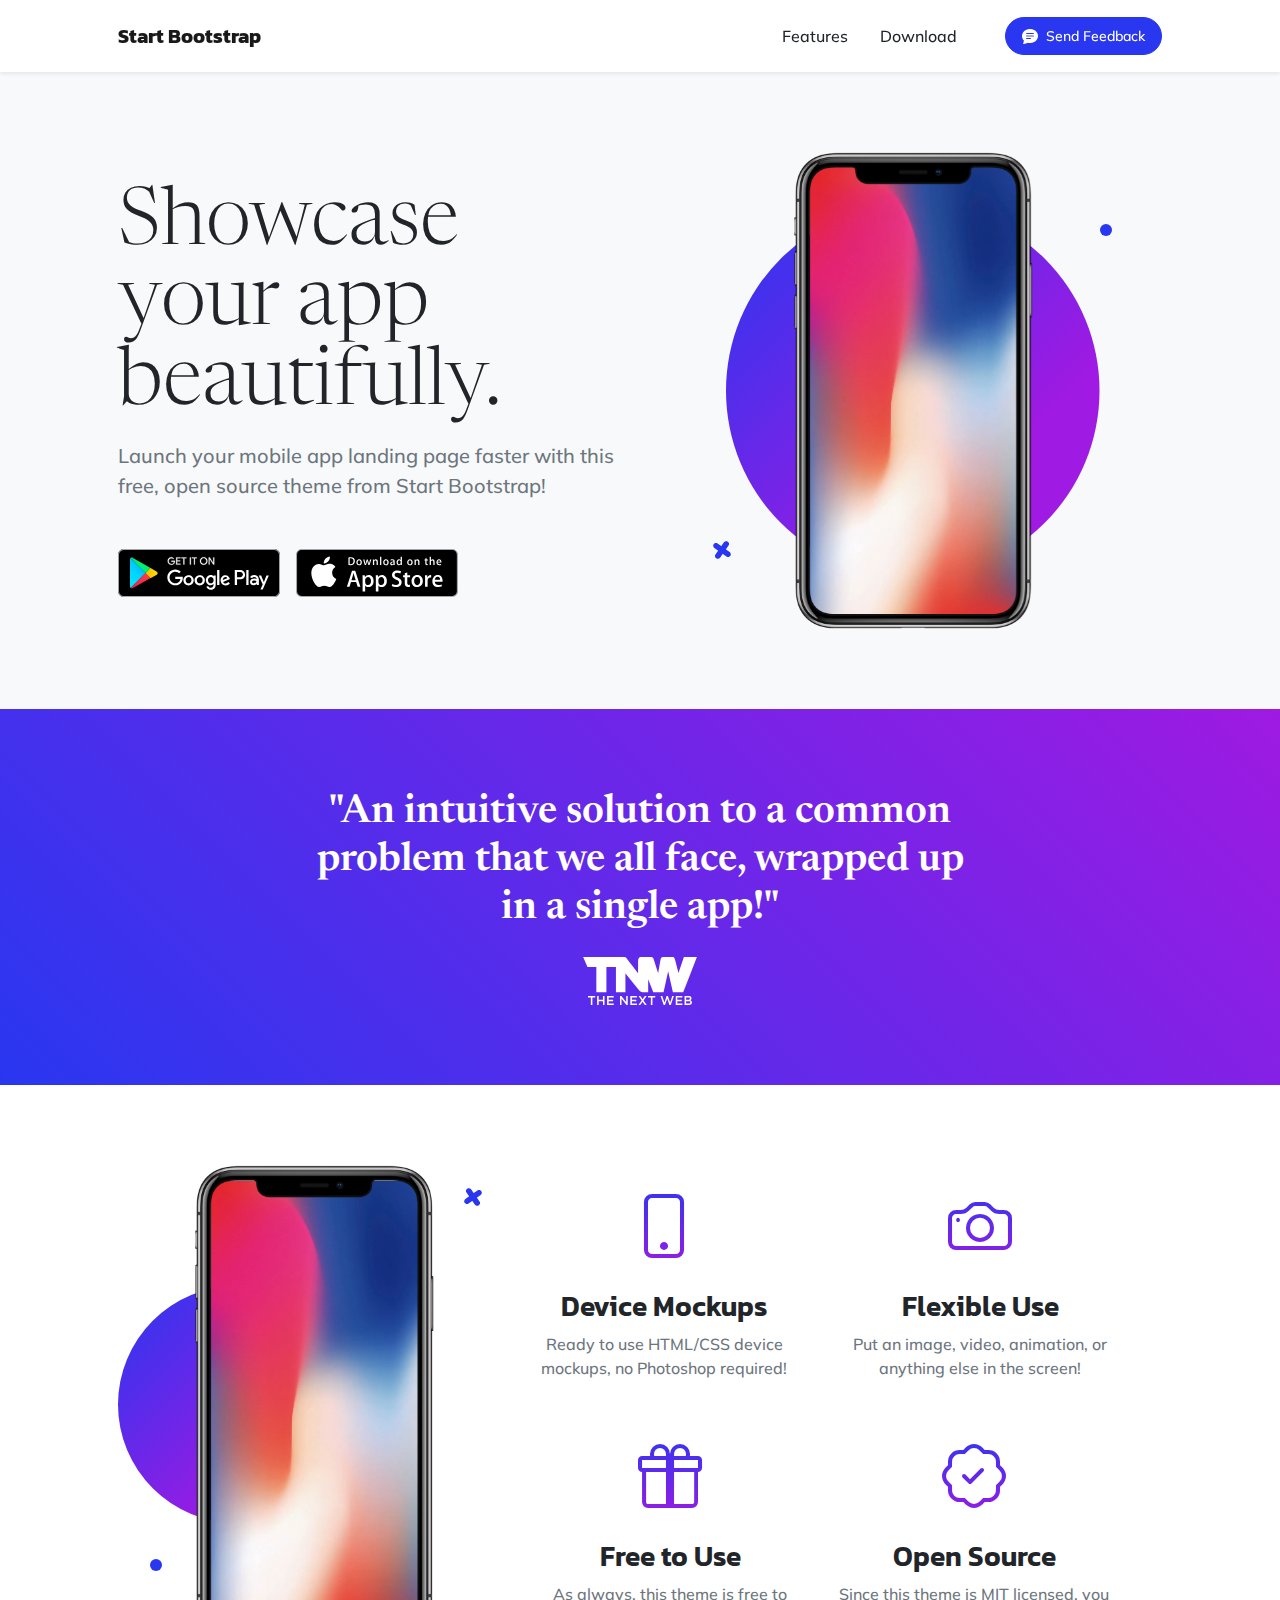
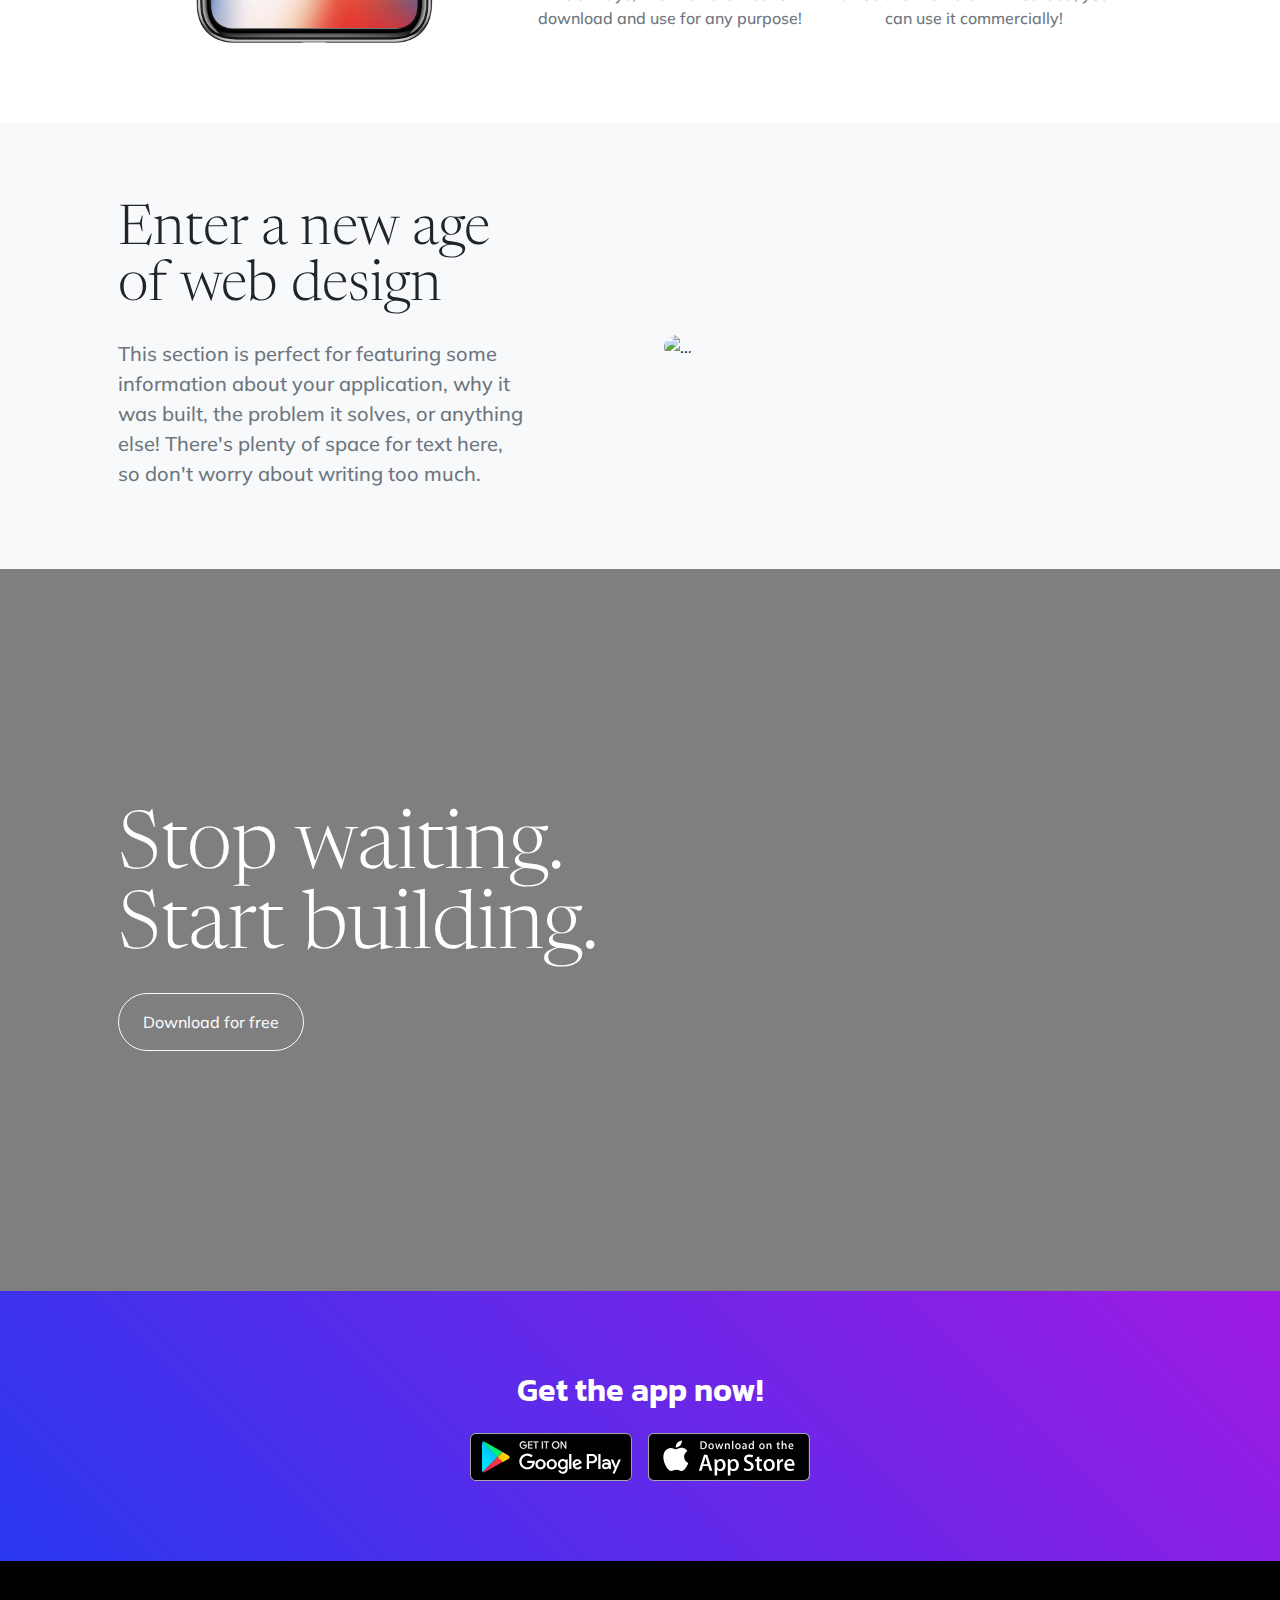
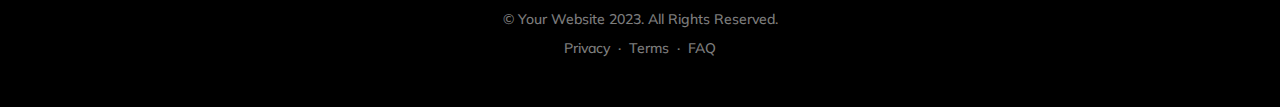
==== index.html @ 004e9930 "création du site web pour les olympiade" ====
<!DOCTYPE html>
<html lang="en">
    <head>
        <meta charset="utf-8" />
        <meta name="viewport" content="width=device-width, initial-scale=1, shrink-to-fit=no" />
        <meta name="description" content="" />
        <meta name="author" content="" />
        <title>New Age - Start Bootstrap Theme</title>
        <link rel="icon" type="image/x-icon" href="assets/favicon.ico" />
        <!-- Bootstrap icons-->
        <link href="https://cdn.jsdelivr.net/npm/bootstrap-icons@1.5.0/font/bootstrap-icons.css" rel="stylesheet" />
        <!-- Google fonts-->
        <link rel="preconnect" href="https://fonts.gstatic.com" />
        <link href="https://fonts.googleapis.com/css2?family=Newsreader:ital,wght@0,600;1,600&amp;display=swap" rel="stylesheet" />
        <link href="https://fonts.googleapis.com/css2?family=Mulish:ital,wght@0,300;0,500;0,600;0,700;1,300;1,500;1,600;1,700&amp;display=swap" rel="stylesheet" />
        <link href="https://fonts.googleapis.com/css2?family=Kanit:ital,wght@0,400;1,400&amp;display=swap" rel="stylesheet" />
        <!-- Core theme CSS (includes Bootstrap)-->
        <link href="css/styles.css" rel="stylesheet" />
    </head>
    <body id="page-top">
        <!-- Navigation-->
        <nav class="navbar navbar-expand-lg navbar-light fixed-top shadow-sm" id="mainNav">
            <div class="container px-5">
                <a class="navbar-brand fw-bold" href="#page-top">Start Bootstrap</a>
                <button class="navbar-toggler" type="button" data-bs-toggle="collapse" data-bs-target="#navbarResponsive" aria-controls="navbarResponsive" aria-expanded="false" aria-label="Toggle navigation">
                    Menu
                    <i class="bi-list"></i>
                </button>
                <div class="collapse navbar-collapse" id="navbarResponsive">
                    <ul class="navbar-nav ms-auto me-4 my-3 my-lg-0">
                        <li class="nav-item"><a class="nav-link me-lg-3" href="#features">Features</a></li>
                        <li class="nav-item"><a class="nav-link me-lg-3" href="#download">Download</a></li>
                    </ul>
                    <button class="btn btn-primary rounded-pill px-3 mb-2 mb-lg-0" data-bs-toggle="modal" data-bs-target="#feedbackModal">
                        <span class="d-flex align-items-center">
                            <i class="bi-chat-text-fill me-2"></i>
                            <span class="small">Send Feedback</span>
                        </span>
                    </button>
                </div>
            </div>
        </nav>
        <!-- Mashead header-->
        <header class="masthead">
            <div class="container px-5">
                <div class="row gx-5 align-items-center">
                    <div class="col-lg-6">
                        <!-- Mashead text and app badges-->
                        <div class="mb-5 mb-lg-0 text-center text-lg-start">
                            <h1 class="display-1 lh-1 mb-3">Showcase your app beautifully.</h1>
                            <p class="lead fw-normal text-muted mb-5">Launch your mobile app landing page faster with this free, open source theme from Start Bootstrap!</p>
                            <div class="d-flex flex-column flex-lg-row align-items-center">
                                <a class="me-lg-3 mb-4 mb-lg-0" href="#!"><img class="app-badge" src="assets/img/google-play-badge.svg" alt="..." /></a>
                                <a href="#!"><img class="app-badge" src="assets/img/app-store-badge.svg" alt="..." /></a>
                            </div>
                        </div>
                    </div>
                    <div class="col-lg-6">
                        <!-- Masthead device mockup feature-->
                        <div class="masthead-device-mockup">
                            <svg class="circle" viewBox="0 0 100 100" xmlns="http://www.w3.org/2000/svg">
                                <defs>
                                    <linearGradient id="circleGradient" gradientTransform="rotate(45)">
                                        <stop class="gradient-start-color" offset="0%"></stop>
                                        <stop class="gradient-end-color" offset="100%"></stop>
                                    </linearGradient>
                                </defs>
                                <circle cx="50" cy="50" r="50"></circle></svg
                            ><svg class="shape-1 d-none d-sm-block" viewBox="0 0 240.83 240.83" xmlns="http://www.w3.org/2000/svg">
                                <rect x="-32.54" y="78.39" width="305.92" height="84.05" rx="42.03" transform="translate(120.42 -49.88) rotate(45)"></rect>
                                <rect x="-32.54" y="78.39" width="305.92" height="84.05" rx="42.03" transform="translate(-49.88 120.42) rotate(-45)"></rect></svg
                            ><svg class="shape-2 d-none d-sm-block" viewBox="0 0 100 100" xmlns="http://www.w3.org/2000/svg"><circle cx="50" cy="50" r="50"></circle></svg>
                            <div class="device-wrapper">
                                <div class="device" data-device="iPhoneX" data-orientation="portrait" data-color="black">
                                    <div class="screen bg-black">
                                        <!-- PUT CONTENTS HERE:-->
                                        <!-- * * This can be a video, image, or just about anything else.-->
                                        <!-- * * Set the max width of your media to 100% and the height to-->
                                        <!-- * * 100% like the demo example below.-->
                                        <video muted="muted" autoplay="" loop="" style="max-width: 100%; height: 100%"><source src="assets/img/demo-screen.mp4" type="video/mp4" /></video>
                                    </div>
                                </div>
                            </div>
                        </div>
                    </div>
                </div>
            </div>
        </header>
        <!-- Quote/testimonial aside-->
        <aside class="text-center bg-gradient-primary-to-secondary">
            <div class="container px-5">
                <div class="row gx-5 justify-content-center">
                    <div class="col-xl-8">
                        <div class="h2 fs-1 text-white mb-4">"An intuitive solution to a common problem that we all face, wrapped up in a single app!"</div>
                        <img src="assets/img/tnw-logo.svg" alt="..." style="height: 3rem" />
                    </div>
                </div>
            </div>
        </aside>
        <!-- App features section-->
        <section id="features">
            <div class="container px-5">
                <div class="row gx-5 align-items-center">
                    <div class="col-lg-8 order-lg-1 mb-5 mb-lg-0">
                        <div class="container-fluid px-5">
                            <div class="row gx-5">
                                <div class="col-md-6 mb-5">
                                    <!-- Feature item-->
                                    <div class="text-center">
                                        <i class="bi-phone icon-feature text-gradient d-block mb-3"></i>
                                        <h3 class="font-alt">Device Mockups</h3>
                                        <p class="text-muted mb-0">Ready to use HTML/CSS device mockups, no Photoshop required!</p>
                                    </div>
                                </div>
                                <div class="col-md-6 mb-5">
                                    <!-- Feature item-->
                                    <div class="text-center">
                                        <i class="bi-camera icon-feature text-gradient d-block mb-3"></i>
                                        <h3 class="font-alt">Flexible Use</h3>
                                        <p class="text-muted mb-0">Put an image, video, animation, or anything else in the screen!</p>
                                    </div>
                                </div>
                            </div>
                            <div class="row">
                                <div class="col-md-6 mb-5 mb-md-0">
                                    <!-- Feature item-->
                                    <div class="text-center">
                                        <i class="bi-gift icon-feature text-gradient d-block mb-3"></i>
                                        <h3 class="font-alt">Free to Use</h3>
                                        <p class="text-muted mb-0">As always, this theme is free to download and use for any purpose!</p>
                                    </div>
                                </div>
                                <div class="col-md-6">
                                    <!-- Feature item-->
                                    <div class="text-center">
                                        <i class="bi-patch-check icon-feature text-gradient d-block mb-3"></i>
                                        <h3 class="font-alt">Open Source</h3>
                                        <p class="text-muted mb-0">Since this theme is MIT licensed, you can use it commercially!</p>
                                    </div>
                                </div>
                            </div>
                        </div>
                    </div>
                    <div class="col-lg-4 order-lg-0">
                        <!-- Features section device mockup-->
                        <div class="features-device-mockup">
                            <svg class="circle" viewBox="0 0 100 100" xmlns="http://www.w3.org/2000/svg">
                                <defs>
                                    <linearGradient id="circleGradient" gradientTransform="rotate(45)">
                                        <stop class="gradient-start-color" offset="0%"></stop>
                                        <stop class="gradient-end-color" offset="100%"></stop>
                                    </linearGradient>
                                </defs>
                                <circle cx="50" cy="50" r="50"></circle></svg
                            ><svg class="shape-1 d-none d-sm-block" viewBox="0 0 240.83 240.83" xmlns="http://www.w3.org/2000/svg">
                                <rect x="-32.54" y="78.39" width="305.92" height="84.05" rx="42.03" transform="translate(120.42 -49.88) rotate(45)"></rect>
                                <rect x="-32.54" y="78.39" width="305.92" height="84.05" rx="42.03" transform="translate(-49.88 120.42) rotate(-45)"></rect></svg
                            ><svg class="shape-2 d-none d-sm-block" viewBox="0 0 100 100" xmlns="http://www.w3.org/2000/svg"><circle cx="50" cy="50" r="50"></circle></svg>
                            <div class="device-wrapper">
                                <div class="device" data-device="iPhoneX" data-orientation="portrait" data-color="black">
                                    <div class="screen bg-black">
                                        <!-- PUT CONTENTS HERE:-->
                                        <!-- * * This can be a video, image, or just about anything else.-->
                                        <!-- * * Set the max width of your media to 100% and the height to-->
                                        <!-- * * 100% like the demo example below.-->
                                        <video muted="muted" autoplay="" loop="" style="max-width: 100%; height: 100%"><source src="assets/img/demo-screen.mp4" type="video/mp4" /></video>
                                    </div>
                                </div>
                            </div>
                        </div>
                    </div>
                </div>
            </div>
        </section>
        <!-- Basic features section-->
        <section class="bg-light">
            <div class="container px-5">
                <div class="row gx-5 align-items-center justify-content-center justify-content-lg-between">
                    <div class="col-12 col-lg-5">
                        <h2 class="display-4 lh-1 mb-4">Enter a new age of web design</h2>
                        <p class="lead fw-normal text-muted mb-5 mb-lg-0">This section is perfect for featuring some information about your application, why it was built, the problem it solves, or anything else! There's plenty of space for text here, so don't worry about writing too much.</p>
                    </div>
                    <div class="col-sm-8 col-md-6">
                        <div class="px-5 px-sm-0"><img class="img-fluid rounded-circle" src="https://source.unsplash.com/u8Jn2rzYIps/900x900" alt="..." /></div>
                    </div>
                </div>
            </div>
        </section>
        <!-- Call to action section-->
        <section class="cta">
            <div class="cta-content">
                <div class="container px-5">
                    <h2 class="text-white display-1 lh-1 mb-4">
                        Stop waiting.
                        <br />
                        Start building.
                    </h2>
                    <a class="btn btn-outline-light py-3 px-4 rounded-pill" href="https://startbootstrap.com/theme/new-age" target="_blank">Download for free</a>
                </div>
            </div>
        </section>
        <!-- App badge section-->
        <section class="bg-gradient-primary-to-secondary" id="download">
            <div class="container px-5">
                <h2 class="text-center text-white font-alt mb-4">Get the app now!</h2>
                <div class="d-flex flex-column flex-lg-row align-items-center justify-content-center">
                    <a class="me-lg-3 mb-4 mb-lg-0" href="#!"><img class="app-badge" src="assets/img/google-play-badge.svg" alt="..." /></a>
                    <a href="#!"><img class="app-badge" src="assets/img/app-store-badge.svg" alt="..." /></a>
                </div>
            </div>
        </section>
        <!-- Footer-->
        <footer class="bg-black text-center py-5">
            <div class="container px-5">
                <div class="text-white-50 small">
                    <div class="mb-2">&copy; Your Website 2023. All Rights Reserved.</div>
                    <a href="#!">Privacy</a>
                    <span class="mx-1">&middot;</span>
                    <a href="#!">Terms</a>
                    <span class="mx-1">&middot;</span>
                    <a href="#!">FAQ</a>
                </div>
            </div>
        </footer>
        <!-- Feedback Modal-->
        <div class="modal fade" id="feedbackModal" tabindex="-1" aria-labelledby="feedbackModalLabel" aria-hidden="true">
            <div class="modal-dialog modal-dialog-centered">
                <div class="modal-content">
                    <div class="modal-header bg-gradient-primary-to-secondary p-4">
                        <h5 class="modal-title font-alt text-white" id="feedbackModalLabel">Send feedback</h5>
                        <button class="btn-close btn-close-white" type="button" data-bs-dismiss="modal" aria-label="Close"></button>
                    </div>
                    <div class="modal-body border-0 p-4">
                        <!-- * * * * * * * * * * * * * * *-->
                        <!-- * * SB Forms Contact Form * *-->
                        <!-- * * * * * * * * * * * * * * *-->
                        <!-- This form is pre-integrated with SB Forms.-->
                        <!-- To make this form functional, sign up at-->
                        <!-- https://startbootstrap.com/solution/contact-forms-->
                        <!-- to get an API token!-->
                        <form id="contactForm" data-sb-form-api-token="API_TOKEN">
                            <!-- Name input-->
                            <div class="form-floating mb-3">
                                <input class="form-control" id="name" type="text" placeholder="Enter your name..." data-sb-validations="required" />
                                <label for="name">Full name</label>
                                <div class="invalid-feedback" data-sb-feedback="name:required">A name is required.</div>
                            </div>
                            <!-- Email address input-->
                            <div class="form-floating mb-3">
                                <input class="form-control" id="email" type="email" placeholder="name@example.com" data-sb-validations="required,email" />
                                <label for="email">Email address</label>
                                <div class="invalid-feedback" data-sb-feedback="email:required">An email is required.</div>
                                <div class="invalid-feedback" data-sb-feedback="email:email">Email is not valid.</div>
                            </div>
                            <!-- Phone number input-->
                            <div class="form-floating mb-3">
                                <input class="form-control" id="phone" type="tel" placeholder="(123) 456-7890" data-sb-validations="required" />
                                <label for="phone">Phone number</label>
                                <div class="invalid-feedback" data-sb-feedback="phone:required">A phone number is required.</div>
                            </div>
                            <!-- Message input-->
                            <div class="form-floating mb-3">
                                <textarea class="form-control" id="message" type="text" placeholder="Enter your message here..." style="height: 10rem" data-sb-validations="required"></textarea>
                                <label for="message">Message</label>
                                <div class="invalid-feedback" data-sb-feedback="message:required">A message is required.</div>
                            </div>
                            <!-- Submit success message-->
                            <!---->
                            <!-- This is what your users will see when the form-->
                            <!-- has successfully submitted-->
                            <div class="d-none" id="submitSuccessMessage">
                                <div class="text-center mb-3">
                                    <div class="fw-bolder">Form submission successful!</div>
                                    To activate this form, sign up at
                                    <br />
                                    <a href="https://startbootstrap.com/solution/contact-forms">https://startbootstrap.com/solution/contact-forms</a>
                                </div>
                            </div>
                            <!-- Submit error message-->
                            <!---->
                            <!-- This is what your users will see when there is-->
                            <!-- an error submitting the form-->
                            <div class="d-none" id="submitErrorMessage"><div class="text-center text-danger mb-3">Error sending message!</div></div>
                            <!-- Submit Button-->
                            <div class="d-grid"><button class="btn btn-primary rounded-pill btn-lg disabled" id="submitButton" type="submit">Submit</button></div>
                        </form>
                    </div>
                </div>
            </div>
        </div>
        <!-- Bootstrap core JS-->
        <script src="https://cdn.jsdelivr.net/npm/bootstrap@5.2.3/dist/js/bootstrap.bundle.min.js"></script>
        <!-- Core theme JS-->
        <script src="js/scripts.js"></script>
        <!-- * * * * * * * * * * * * * * * * * * * * * * * * * * * * * * * * * * * * * * * *-->
        <!-- * *                               SB Forms JS                               * *-->
        <!-- * * Activate your form at https://startbootstrap.com/solution/contact-forms * *-->
        <!-- * * * * * * * * * * * * * * * * * * * * * * * * * * * * * * * * * * * * * * * *-->
        <script src="https://cdn.startbootstrap.com/sb-forms-latest.js"></script>
    </body>
</html>
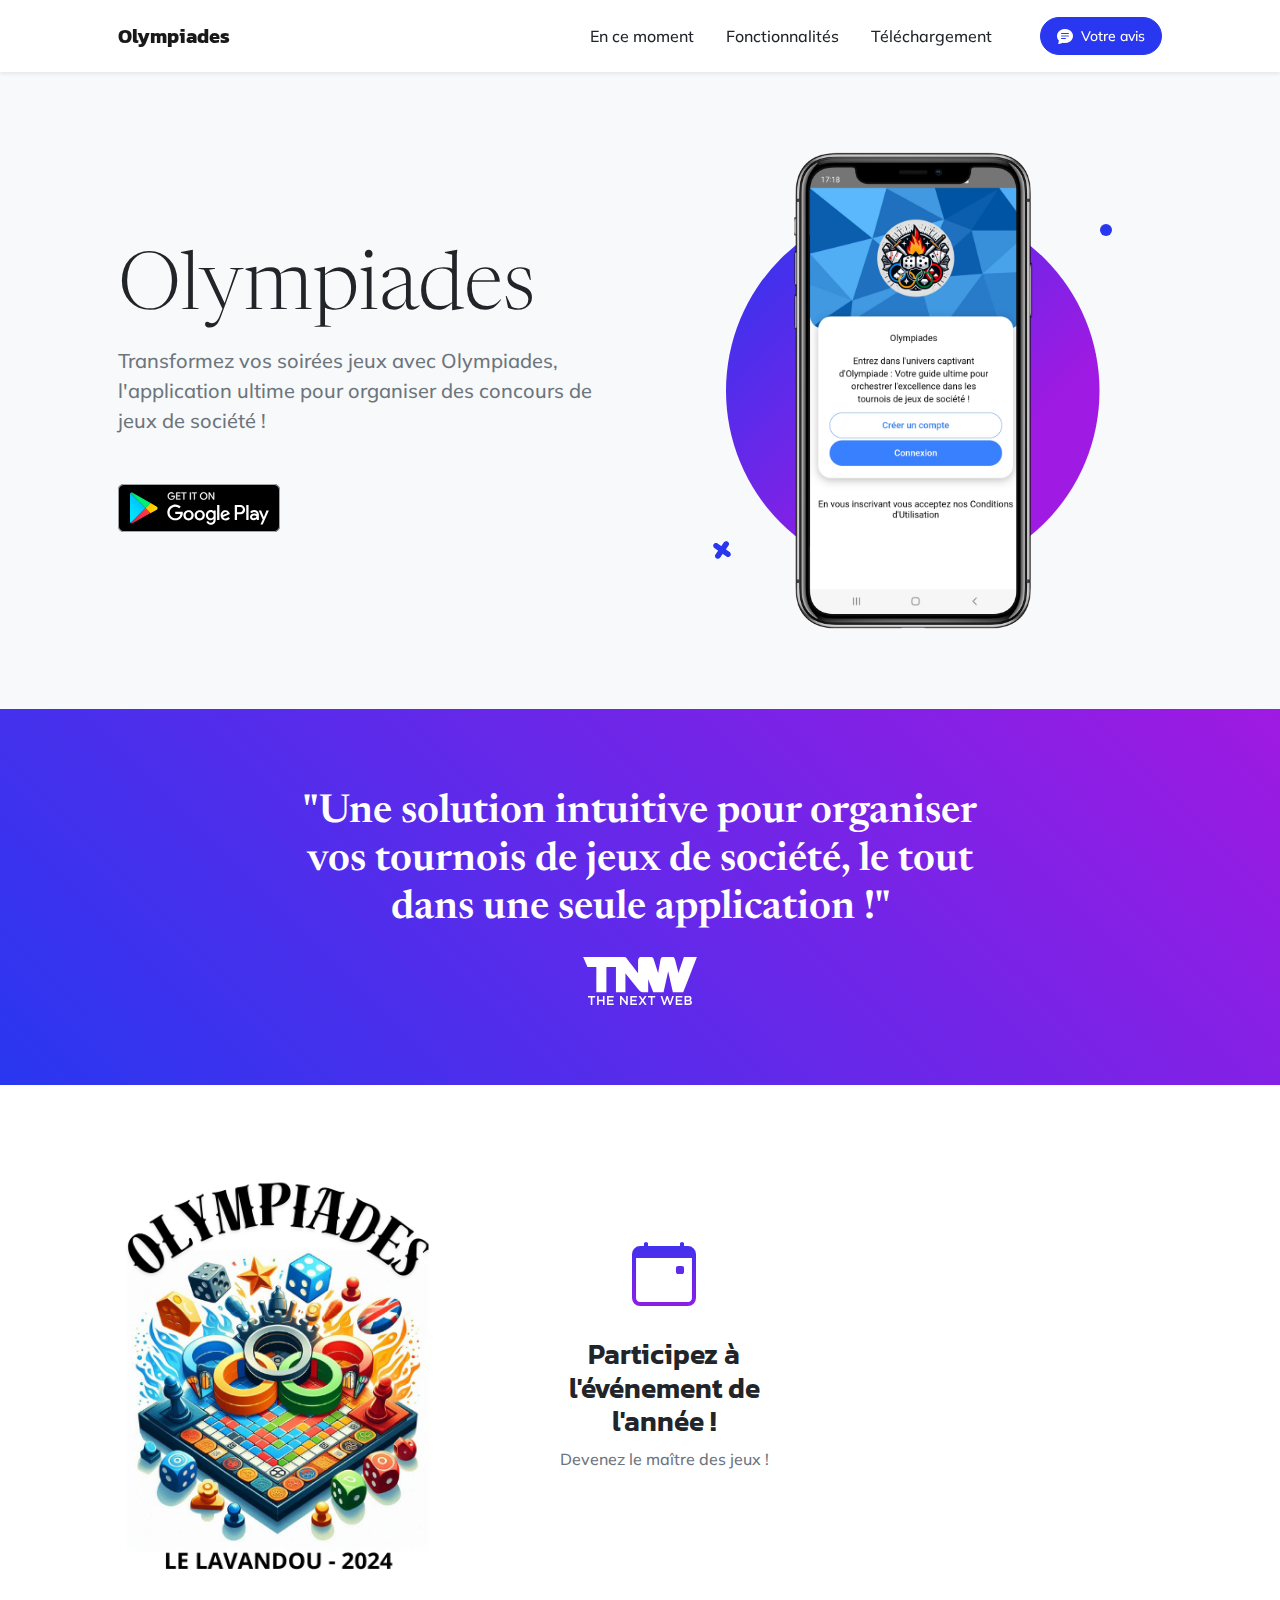
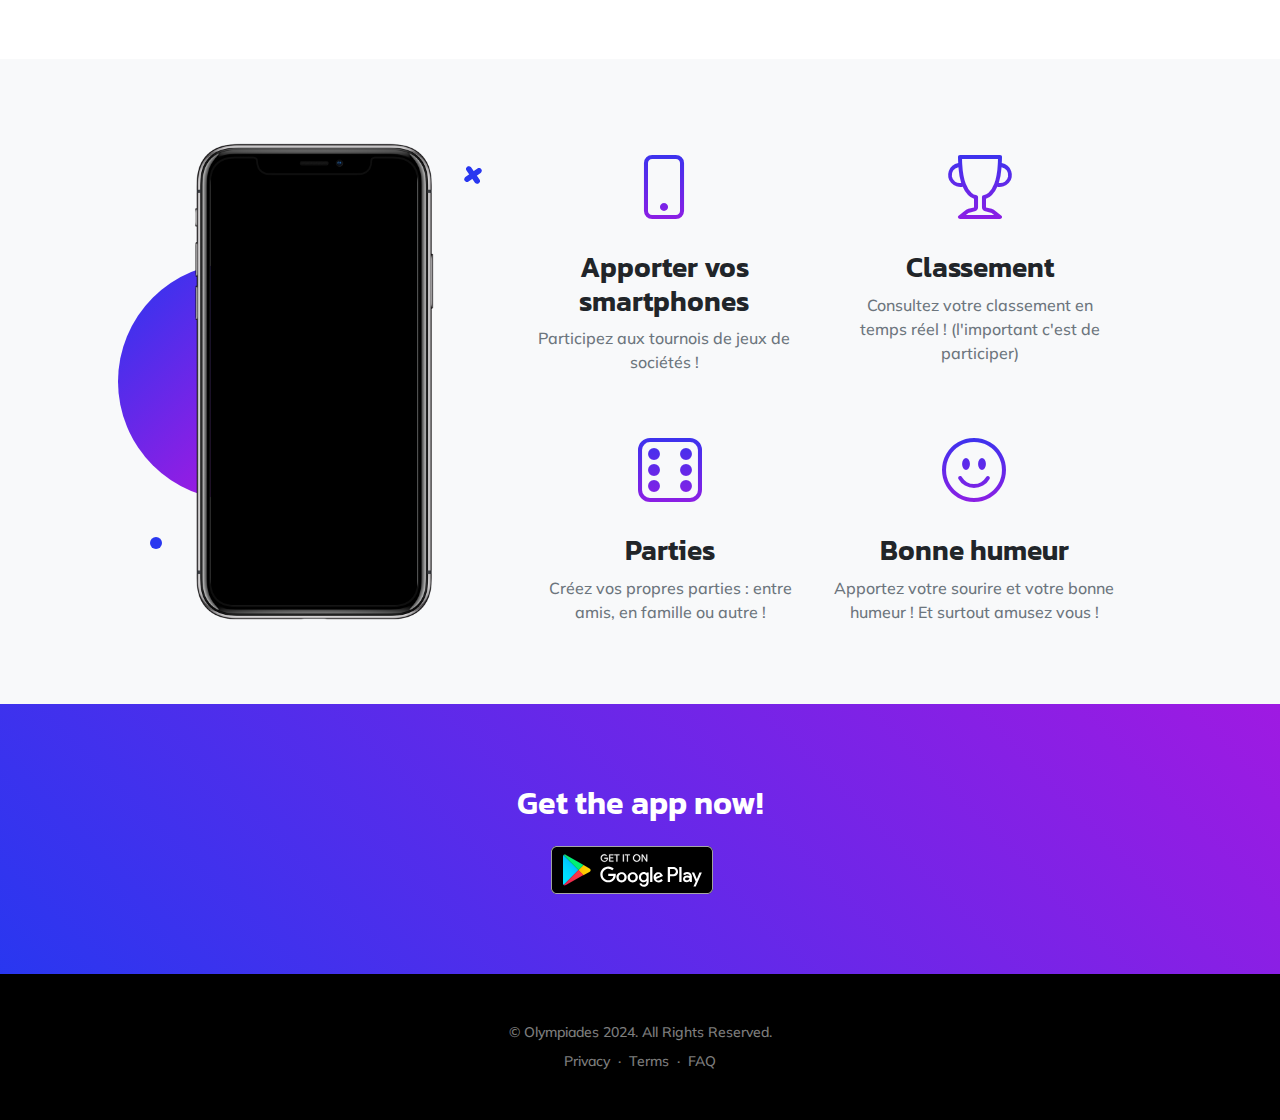
==== commit 313e4468: "mise en place du site web complet" ====
--- a/index.html
+++ b/index.html
@@ -3,9 +3,9 @@
     <head>
         <meta charset="utf-8" />
         <meta name="viewport" content="width=device-width, initial-scale=1, shrink-to-fit=no" />
-        <meta name="description" content="" />
-        <meta name="author" content="" />
-        <title>New Age - Start Bootstrap Theme</title>
+        <meta name="description" content="Olympiades - Organisez des concours de jeux de société avec facilité !" />
+        <meta name="author" content="Équipe Olympiades" />
+        <title>Olympiades</title>
         <link rel="icon" type="image/x-icon" href="assets/favicon.ico" />
         <!-- Bootstrap icons-->
         <link href="https://cdn.jsdelivr.net/npm/bootstrap-icons@1.5.0/font/bootstrap-icons.css" rel="stylesheet" />
@@ -21,20 +21,21 @@
         <!-- Navigation-->
         <nav class="navbar navbar-expand-lg navbar-light fixed-top shadow-sm" id="mainNav">
             <div class="container px-5">
-                <a class="navbar-brand fw-bold" href="#page-top">Start Bootstrap</a>
+                <a class="navbar-brand fw-bold" href="#page-top">Olympiades</a>
                 <button class="navbar-toggler" type="button" data-bs-toggle="collapse" data-bs-target="#navbarResponsive" aria-controls="navbarResponsive" aria-expanded="false" aria-label="Toggle navigation">
                     Menu
                     <i class="bi-list"></i>
                 </button>
                 <div class="collapse navbar-collapse" id="navbarResponsive">
                     <ul class="navbar-nav ms-auto me-4 my-3 my-lg-0">
-                        <li class="nav-item"><a class="nav-link me-lg-3" href="#features">Features</a></li>
-                        <li class="nav-item"><a class="nav-link me-lg-3" href="#download">Download</a></li>
+                        <li class="nav-item"><a class="nav-link me-lg-3" href="#currently">En ce moment</a></li>
+                        <li class="nav-item"><a class="nav-link me-lg-3" href="#features">Fonctionnalités</a></li>
+                        <li class="nav-item"><a class="nav-link me-lg-3" href="#download">Téléchargement</a></li>
                     </ul>
                     <button class="btn btn-primary rounded-pill px-3 mb-2 mb-lg-0" data-bs-toggle="modal" data-bs-target="#feedbackModal">
                         <span class="d-flex align-items-center">
                             <i class="bi-chat-text-fill me-2"></i>
-                            <span class="small">Send Feedback</span>
+                            <span class="small">Votre avis</span>
                         </span>
                     </button>
                 </div>
@@ -47,11 +48,11 @@
                     <div class="col-lg-6">
                         <!-- Mashead text and app badges-->
                         <div class="mb-5 mb-lg-0 text-center text-lg-start">
-                            <h1 class="display-1 lh-1 mb-3">Showcase your app beautifully.</h1>
-                            <p class="lead fw-normal text-muted mb-5">Launch your mobile app landing page faster with this free, open source theme from Start Bootstrap!</p>
+                            <h1 class="display-1 lh-1 mb-3">Olympiades</h1>
+                            <p class="lead fw-normal text-muted mb-5">Transformez vos soirées jeux avec Olympiades, l'application ultime pour organiser des concours de jeux de société !</p>
                             <div class="d-flex flex-column flex-lg-row align-items-center">
-                                <a class="me-lg-3 mb-4 mb-lg-0" href="#!"><img class="app-badge" src="assets/img/google-play-badge.svg" alt="..." /></a>
-                                <a href="#!"><img class="app-badge" src="assets/img/app-store-badge.svg" alt="..." /></a>
+                                <a class="me-lg-3 mb-4 mb-lg-0" href="https://drive.google.com/file/d/1H7ySO35OXSTbsGdRSsbrJH5L2DfZSAbA/view?usp=sharing" target="_blank"><img class="app-badge" src="assets/img/google-play-badge.svg" alt="Télécharger sur Google Play" /></a>
+                                <!--<a href="#!"><img class="app-badge" src="assets/img/app-store-badge.svg" alt="Télécharger sur l'App Store" /></a>-->
                             </div>
                         </div>
                     </div>
@@ -77,7 +78,8 @@
                                         <!-- * * This can be a video, image, or just about anything else.-->
                                         <!-- * * Set the max width of your media to 100% and the height to-->
                                         <!-- * * 100% like the demo example below.-->
-                                        <video muted="muted" autoplay="" loop="" style="max-width: 100%; height: 100%"><source src="assets/img/demo-screen.mp4" type="video/mp4" /></video>
+                                        <!--<video muted="muted" autoplay="" loop="" style="max-width: 100%; height: 100%"><source src="assets/img/demo-screen.mp4" type="video/mp4" /></video>-->
+										<img src="assets/img/homepage.jpg" alt="..." style="height: 100%;" />
                                     </div>
                                 </div>
                             </div>
@@ -91,14 +93,13 @@
             <div class="container px-5">
                 <div class="row gx-5 justify-content-center">
                     <div class="col-xl-8">
-                        <div class="h2 fs-1 text-white mb-4">"An intuitive solution to a common problem that we all face, wrapped up in a single app!"</div>
+                        <div class="h2 fs-1 text-white mb-4">"Une solution intuitive pour organiser vos tournois de jeux de société, le tout dans une seule application !"</div>
                         <img src="assets/img/tnw-logo.svg" alt="..." style="height: 3rem" />
                     </div>
                 </div>
             </div>
         </aside>
-        <!-- App features section-->
-        <section id="features">
+		<section id="currently">
             <div class="container px-5">
                 <div class="row gx-5 align-items-center">
                     <div class="col-lg-8 order-lg-1 mb-5 mb-lg-0">
@@ -107,17 +108,42 @@
                                 <div class="col-md-6 mb-5">
                                     <!-- Feature item-->
                                     <div class="text-center">
+                                        <i class="bi-calendar-event icon-feature text-gradient d-block mb-3"></i>
+                                        <h3 class="font-alt">Participez à l'événement de l'année ! </h3>
+                                        <p class="text-muted mb-0">Devenez le maître des jeux !</p>
+                                    </div>
+                                </div>
+                            </div>
+                        </div>
+                    </div>
+                    <div class="col-lg-4 order-lg-0">
+						<img src="assets/img/olympiade_summer_2024.png" alt="..." style="height: 100%; width: 100%;" />
+                    </div>
+                </div>
+            </div>
+        </section>
+		
+        <!-- App features section-->
+        <section id="features"  class="bg-light">
+            <div class="container px-5">
+                <div class="row gx-5 align-items-center">
+                    <div class="col-lg-8 order-lg-1 mb-5 mb-lg-0">
+                        <div class="container-fluid px-5">
+                            <div class="row gx-5">
+                                <div class="col-md-6 mb-5">
+                                    <!-- Feature item-->
+                                    <div class="text-center">
                                         <i class="bi-phone icon-feature text-gradient d-block mb-3"></i>
-                                        <h3 class="font-alt">Device Mockups</h3>
-                                        <p class="text-muted mb-0">Ready to use HTML/CSS device mockups, no Photoshop required!</p>
+                                        <h3 class="font-alt">Apporter vos smartphones</h3>
+                                        <p class="text-muted mb-0">Participez aux tournois de jeux de sociétés !</p>
                                     </div>
                                 </div>
                                 <div class="col-md-6 mb-5">
                                     <!-- Feature item-->
                                     <div class="text-center">
-                                        <i class="bi-camera icon-feature text-gradient d-block mb-3"></i>
-                                        <h3 class="font-alt">Flexible Use</h3>
-                                        <p class="text-muted mb-0">Put an image, video, animation, or anything else in the screen!</p>
+                                        <i class="bi-trophy icon-feature text-gradient d-block mb-3"></i>
+                                        <h3 class="font-alt">Classement</h3>
+                                        <p class="text-muted mb-0">Consultez votre classement en temps réel ! (l'important c'est de participer)</p>
                                     </div>
                                 </div>
                             </div>
@@ -125,17 +151,17 @@
                                 <div class="col-md-6 mb-5 mb-md-0">
                                     <!-- Feature item-->
                                     <div class="text-center">
-                                        <i class="bi-gift icon-feature text-gradient d-block mb-3"></i>
-                                        <h3 class="font-alt">Free to Use</h3>
-                                        <p class="text-muted mb-0">As always, this theme is free to download and use for any purpose!</p>
+                                        <i class="bi-dice-6 icon-feature text-gradient d-block mb-3"></i>
+                                        <h3 class="font-alt">Parties</h3>
+                                        <p class="text-muted mb-0">Créez vos propres parties : entre amis, en famille ou autre !</p>
                                     </div>
                                 </div>
                                 <div class="col-md-6">
                                     <!-- Feature item-->
                                     <div class="text-center">
-                                        <i class="bi-patch-check icon-feature text-gradient d-block mb-3"></i>
-                                        <h3 class="font-alt">Open Source</h3>
-                                        <p class="text-muted mb-0">Since this theme is MIT licensed, you can use it commercially!</p>
+                                        <i class="bi-emoji-smile icon-feature text-gradient d-block mb-3"></i>
+                                        <h3 class="font-alt">Bonne humeur</h3>
+                                        <p class="text-muted mb-0">Apportez votre sourire et votre bonne humeur ! Et surtout amusez vous !</p>
                                     </div>
                                 </div>
                             </div>
@@ -163,39 +189,12 @@
                                         <!-- * * This can be a video, image, or just about anything else.-->
                                         <!-- * * Set the max width of your media to 100% and the height to-->
                                         <!-- * * 100% like the demo example below.-->
-                                        <video muted="muted" autoplay="" loop="" style="max-width: 100%; height: 100%"><source src="assets/img/demo-screen.mp4" type="video/mp4" /></video>
-                                    </div>
-                                </div>
-                            </div>
-                        </div>
-                    </div>
-                </div>
-            </div>
-        </section>
-        <!-- Basic features section-->
-        <section class="bg-light">
-            <div class="container px-5">
-                <div class="row gx-5 align-items-center justify-content-center justify-content-lg-between">
-                    <div class="col-12 col-lg-5">
-                        <h2 class="display-4 lh-1 mb-4">Enter a new age of web design</h2>
-                        <p class="lead fw-normal text-muted mb-5 mb-lg-0">This section is perfect for featuring some information about your application, why it was built, the problem it solves, or anything else! There's plenty of space for text here, so don't worry about writing too much.</p>
-                    </div>
-                    <div class="col-sm-8 col-md-6">
-                        <div class="px-5 px-sm-0"><img class="img-fluid rounded-circle" src="https://source.unsplash.com/u8Jn2rzYIps/900x900" alt="..." /></div>
-                    </div>
-                </div>
-            </div>
-        </section>
-        <!-- Call to action section-->
-        <section class="cta">
-            <div class="cta-content">
-                <div class="container px-5">
-                    <h2 class="text-white display-1 lh-1 mb-4">
-                        Stop waiting.
-                        <br />
-                        Start building.
-                    </h2>
-                    <a class="btn btn-outline-light py-3 px-4 rounded-pill" href="https://startbootstrap.com/theme/new-age" target="_blank">Download for free</a>
+                                        <!--<video muted="muted" autoplay="" loop="" style="max-width: 100%; height: 100%"><source src="assets/img/demo_olympiade.mp4" type="video/mp4" /></video>-->
+                                    </div>
+                                </div>
+                            </div>
+                        </div>
+                    </div>
                 </div>
             </div>
         </section>
@@ -204,8 +203,7 @@
             <div class="container px-5">
                 <h2 class="text-center text-white font-alt mb-4">Get the app now!</h2>
                 <div class="d-flex flex-column flex-lg-row align-items-center justify-content-center">
-                    <a class="me-lg-3 mb-4 mb-lg-0" href="#!"><img class="app-badge" src="assets/img/google-play-badge.svg" alt="..." /></a>
-                    <a href="#!"><img class="app-badge" src="assets/img/app-store-badge.svg" alt="..." /></a>
+                    <a class="me-lg-3 mb-4 mb-lg-0" href="https://drive.google.com/file/d/1H7ySO35OXSTbsGdRSsbrJH5L2DfZSAbA/view?usp=sharing" target="_blank"><img class="app-badge" src="assets/img/google-play-badge.svg" alt="..." /></a>
                 </div>
             </div>
         </section>
@@ -213,7 +211,7 @@
         <footer class="bg-black text-center py-5">
             <div class="container px-5">
                 <div class="text-white-50 small">
-                    <div class="mb-2">&copy; Your Website 2023. All Rights Reserved.</div>
+                    <div class="mb-2">&copy; Olympiades 2024. All Rights Reserved.</div>
                     <a href="#!">Privacy</a>
                     <span class="mx-1">&middot;</span>
                     <a href="#!">Terms</a>
@@ -298,4 +296,4 @@
         <!-- * * * * * * * * * * * * * * * * * * * * * * * * * * * * * * * * * * * * * * * *-->
         <script src="https://cdn.startbootstrap.com/sb-forms-latest.js"></script>
     </body>
-</html>
+</html>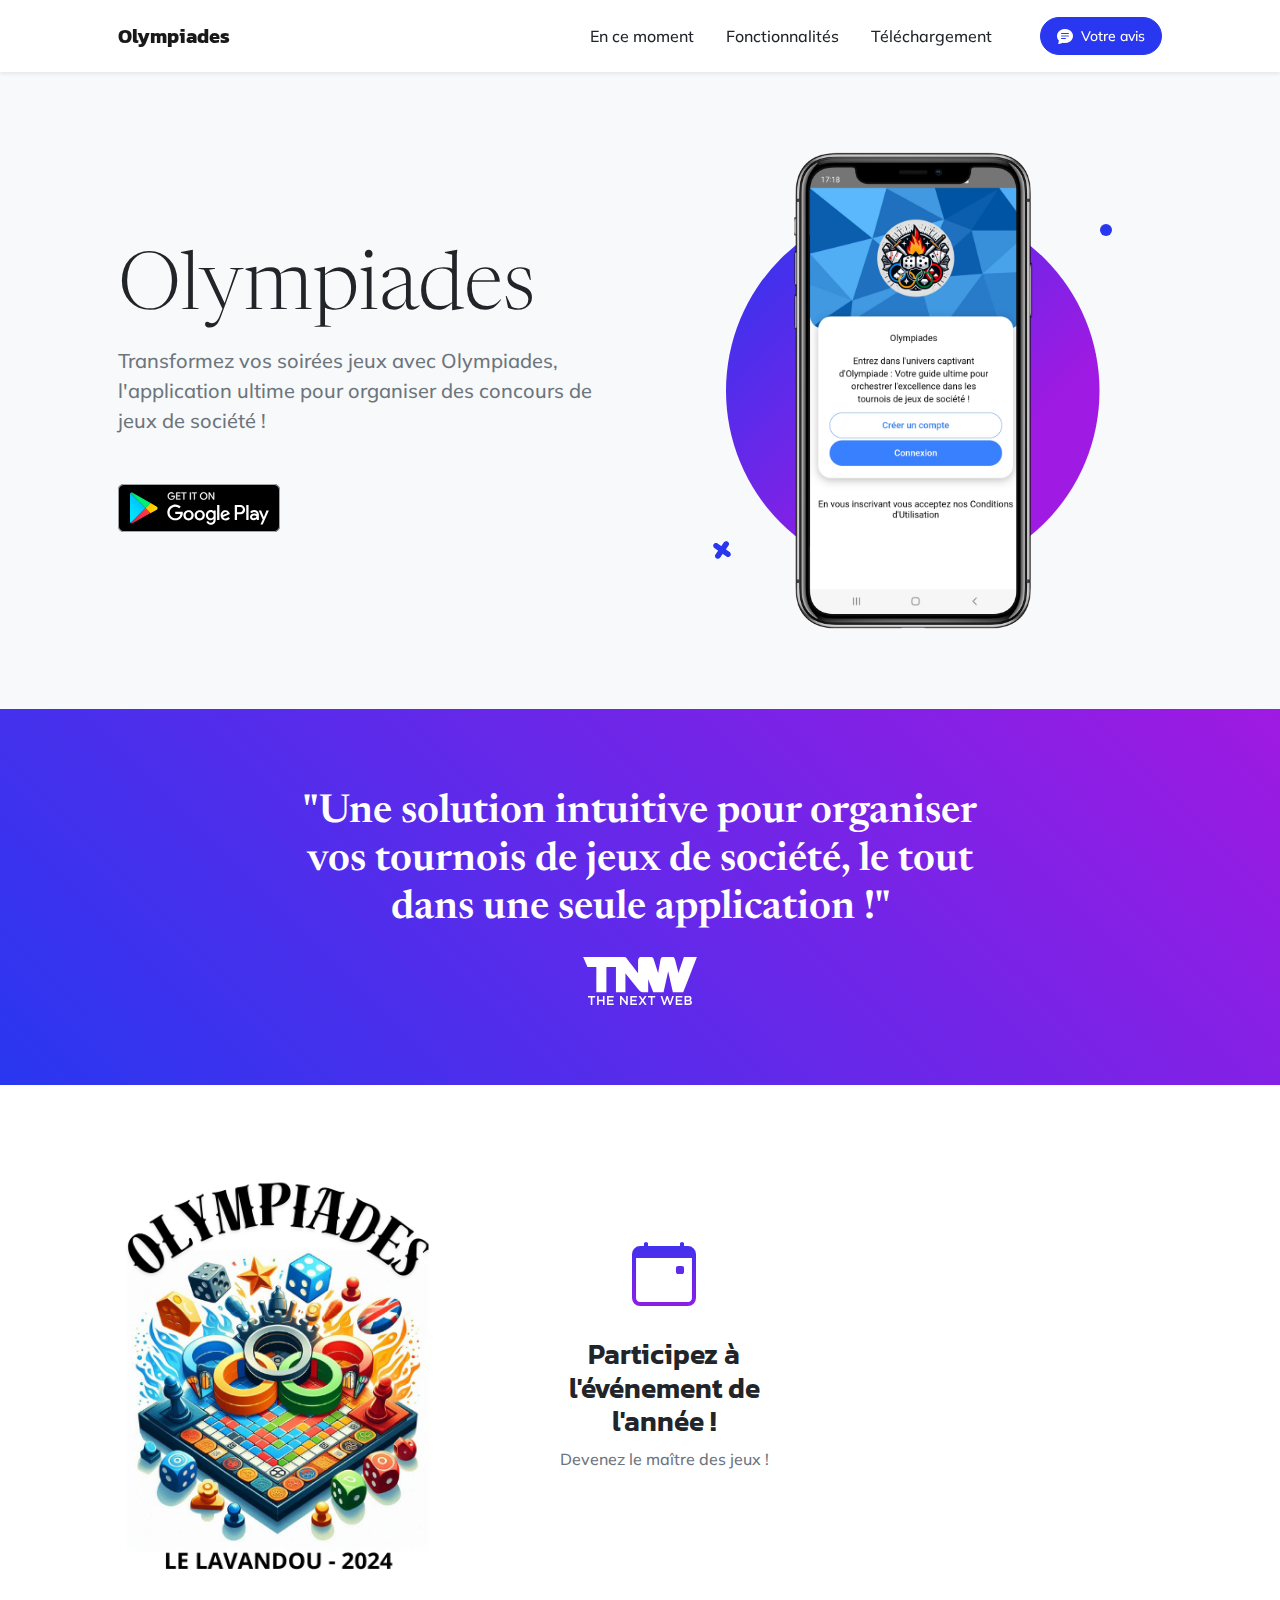
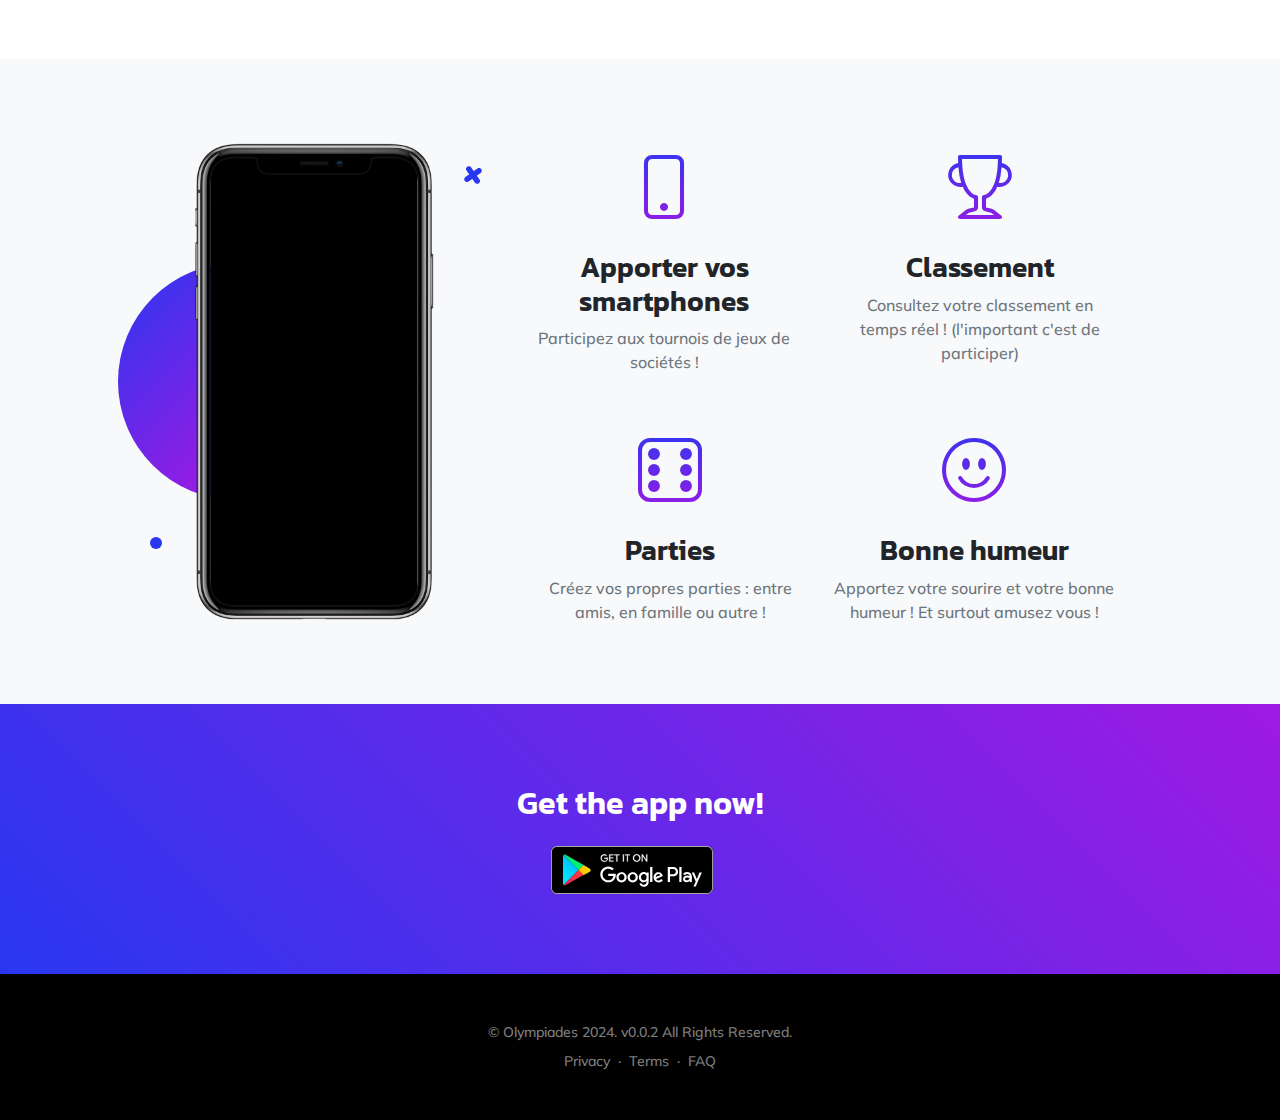
==== commit 8b172de0: "rajout de la version" ====
--- a/index.html
+++ b/index.html
@@ -51,7 +51,7 @@
                             <h1 class="display-1 lh-1 mb-3">Olympiades</h1>
                             <p class="lead fw-normal text-muted mb-5">Transformez vos soirées jeux avec Olympiades, l'application ultime pour organiser des concours de jeux de société !</p>
                             <div class="d-flex flex-column flex-lg-row align-items-center">
-                                <a class="me-lg-3 mb-4 mb-lg-0" href="https://drive.google.com/file/d/1H7ySO35OXSTbsGdRSsbrJH5L2DfZSAbA/view?usp=sharing" target="_blank"><img class="app-badge" src="assets/img/google-play-badge.svg" alt="Télécharger sur Google Play" /></a>
+                                <a class="me-lg-3 mb-4 mb-lg-0" href="https://drive.google.com/file/d/1_i5mytUrZAIiUN8ZicxuE3JF437D5omt/view?usp=drive_link" target="_blank"><img class="app-badge" src="assets/img/google-play-badge.svg" alt="Télécharger sur Google Play" /></a>
                                 <!--<a href="#!"><img class="app-badge" src="assets/img/app-store-badge.svg" alt="Télécharger sur l'App Store" /></a>-->
                             </div>
                         </div>
@@ -203,7 +203,7 @@
             <div class="container px-5">
                 <h2 class="text-center text-white font-alt mb-4">Get the app now!</h2>
                 <div class="d-flex flex-column flex-lg-row align-items-center justify-content-center">
-                    <a class="me-lg-3 mb-4 mb-lg-0" href="https://drive.google.com/file/d/1H7ySO35OXSTbsGdRSsbrJH5L2DfZSAbA/view?usp=sharing" target="_blank"><img class="app-badge" src="assets/img/google-play-badge.svg" alt="..." /></a>
+                    <a class="me-lg-3 mb-4 mb-lg-0" href="https://drive.google.com/file/d/1_i5mytUrZAIiUN8ZicxuE3JF437D5omt/view?usp=drive_link" target="_blank"><img class="app-badge" src="assets/img/google-play-badge.svg" alt="..." /></a>
                 </div>
             </div>
         </section>
@@ -211,7 +211,7 @@
         <footer class="bg-black text-center py-5">
             <div class="container px-5">
                 <div class="text-white-50 small">
-                    <div class="mb-2">&copy; Olympiades 2024. All Rights Reserved.</div>
+                    <div class="mb-2">&copy; Olympiades 2024. v0.0.2 All Rights Reserved.</div>
                     <a href="#!">Privacy</a>
                     <span class="mx-1">&middot;</span>
                     <a href="#!">Terms</a>
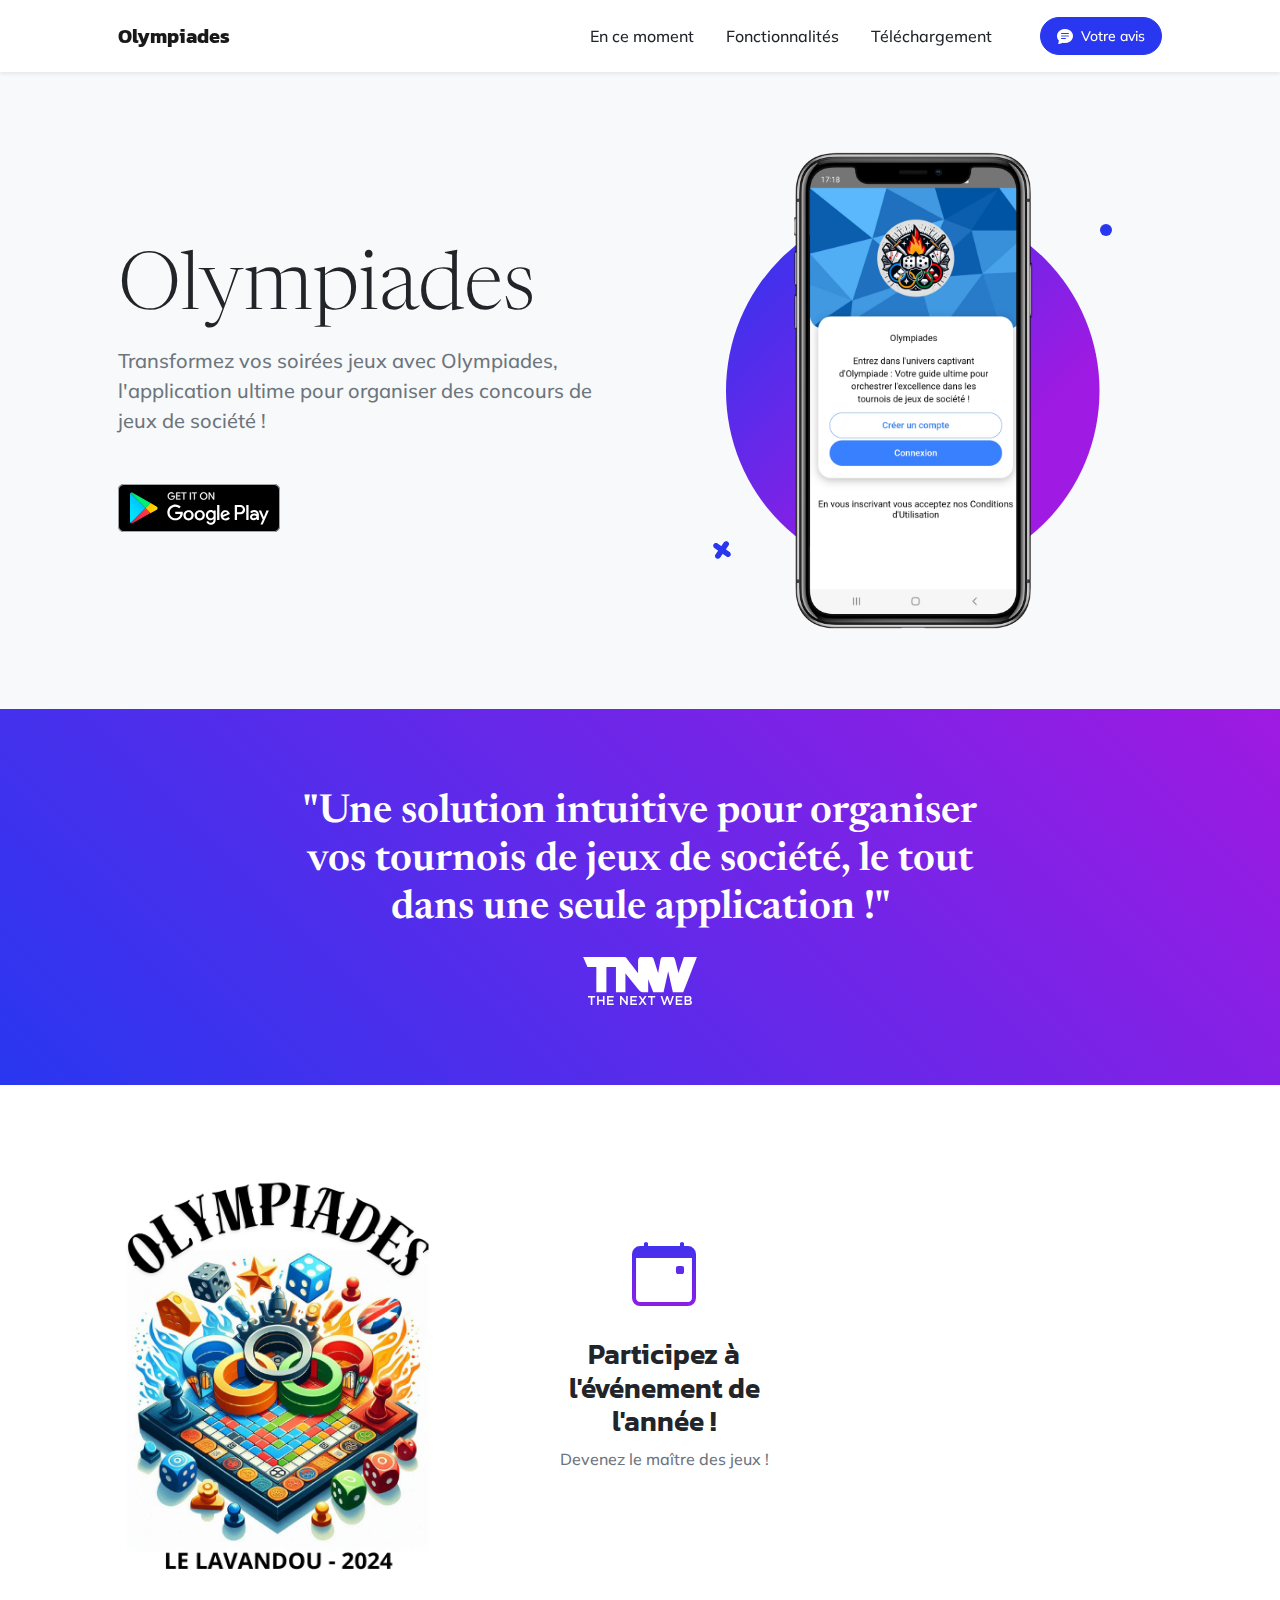
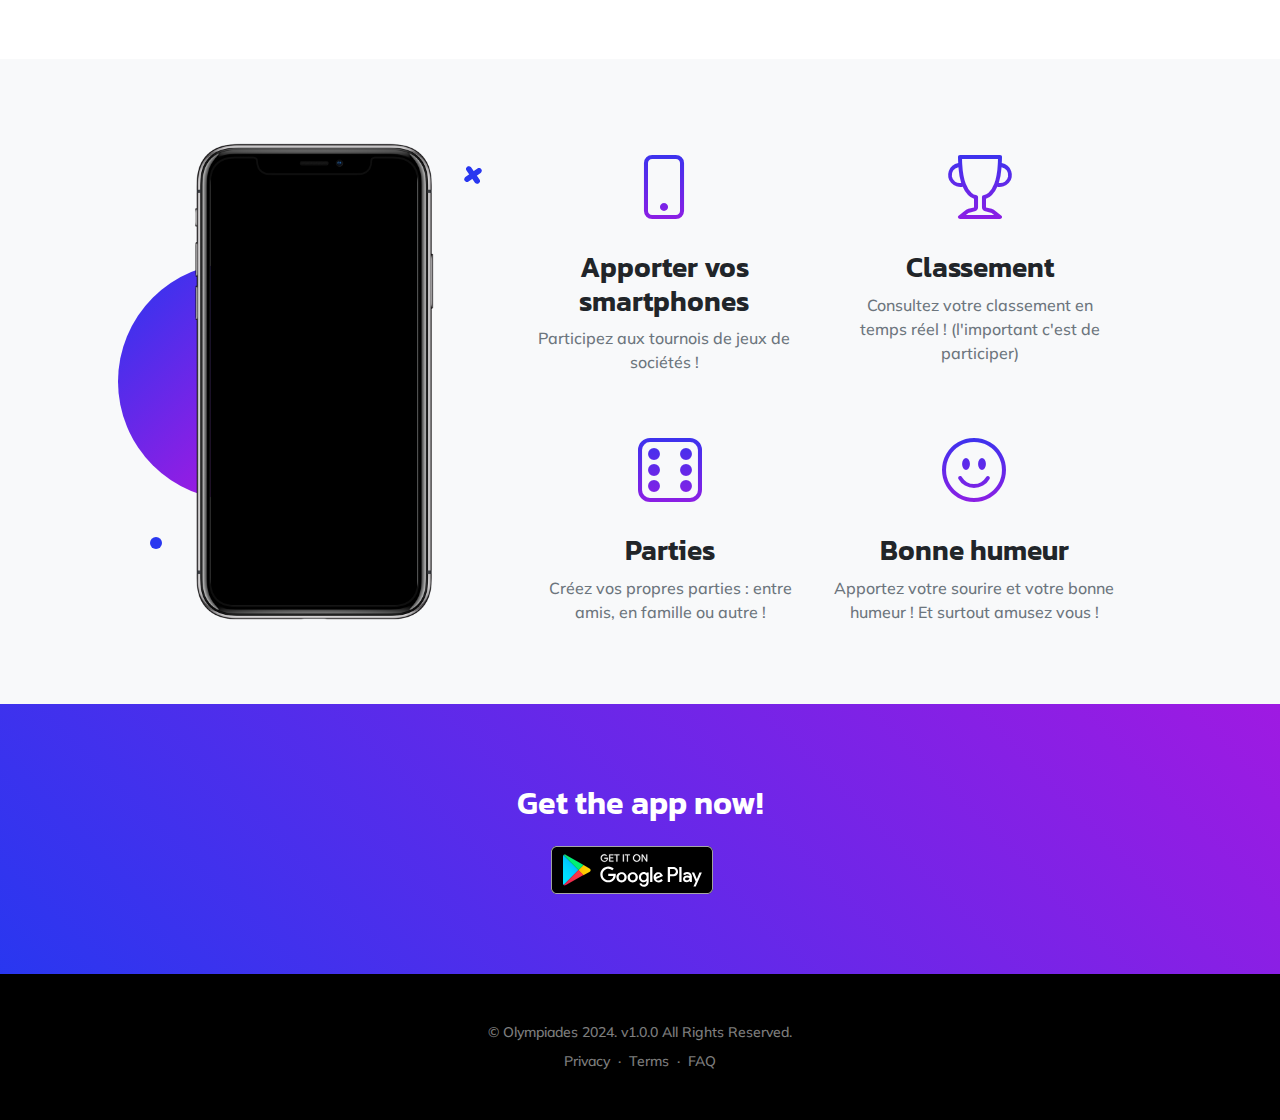
==== commit aec41996: "site vitrine v1.0.0 + video" ====
--- a/index.html
+++ b/index.html
@@ -51,7 +51,7 @@
                             <h1 class="display-1 lh-1 mb-3">Olympiades</h1>
                             <p class="lead fw-normal text-muted mb-5">Transformez vos soirées jeux avec Olympiades, l'application ultime pour organiser des concours de jeux de société !</p>
                             <div class="d-flex flex-column flex-lg-row align-items-center">
-                                <a class="me-lg-3 mb-4 mb-lg-0" href="https://drive.google.com/file/d/1_i5mytUrZAIiUN8ZicxuE3JF437D5omt/view?usp=drive_link" target="_blank"><img class="app-badge" src="assets/img/google-play-badge.svg" alt="Télécharger sur Google Play" /></a>
+                                <a class="me-lg-3 mb-4 mb-lg-0" href="https://www.dropbox.com/scl/fo/h1lodg5fhmrmwiwrooh0z/AMHX1sPN8BHDQTxV8ovWhiU?rlkey=yze2s5fksg8m9v493do1gmuy1&st=mj4lj4n4&dl=0" target="_blank"><img class="app-badge" src="assets/img/google-play-badge.svg" alt="Télécharger sur Google Play" /></a>
                                 <!--<a href="#!"><img class="app-badge" src="assets/img/app-store-badge.svg" alt="Télécharger sur l'App Store" /></a>-->
                             </div>
                         </div>
@@ -189,7 +189,7 @@
                                         <!-- * * This can be a video, image, or just about anything else.-->
                                         <!-- * * Set the max width of your media to 100% and the height to-->
                                         <!-- * * 100% like the demo example below.-->
-                                        <!--<video muted="muted" autoplay="" loop="" style="max-width: 100%; height: 100%"><source src="assets/img/demo_olympiade.mp4" type="video/mp4" /></video>-->
+                                        <video muted="muted" autoplay="" loop="" style="max-width: 100%; height: 100%"><source src="assets/img/demo_rapide_site.mp4" type="video/mp4" /></video>
                                     </div>
                                 </div>
                             </div>
@@ -203,7 +203,7 @@
             <div class="container px-5">
                 <h2 class="text-center text-white font-alt mb-4">Get the app now!</h2>
                 <div class="d-flex flex-column flex-lg-row align-items-center justify-content-center">
-                    <a class="me-lg-3 mb-4 mb-lg-0" href="https://drive.google.com/file/d/1_i5mytUrZAIiUN8ZicxuE3JF437D5omt/view?usp=drive_link" target="_blank"><img class="app-badge" src="assets/img/google-play-badge.svg" alt="..." /></a>
+                    <a class="me-lg-3 mb-4 mb-lg-0" href="https://www.dropbox.com/scl/fo/h1lodg5fhmrmwiwrooh0z/AMHX1sPN8BHDQTxV8ovWhiU?rlkey=yze2s5fksg8m9v493do1gmuy1&st=mj4lj4n4&dl=0" target="_blank"><img class="app-badge" src="assets/img/google-play-badge.svg" alt="..." /></a>
                 </div>
             </div>
         </section>
@@ -211,7 +211,7 @@
         <footer class="bg-black text-center py-5">
             <div class="container px-5">
                 <div class="text-white-50 small">
-                    <div class="mb-2">&copy; Olympiades 2024. v0.0.2 All Rights Reserved.</div>
+                    <div class="mb-2">&copy; Olympiades 2024. v1.0.0 All Rights Reserved.</div>
                     <a href="#!">Privacy</a>
                     <span class="mx-1">&middot;</span>
                     <a href="#!">Terms</a>
